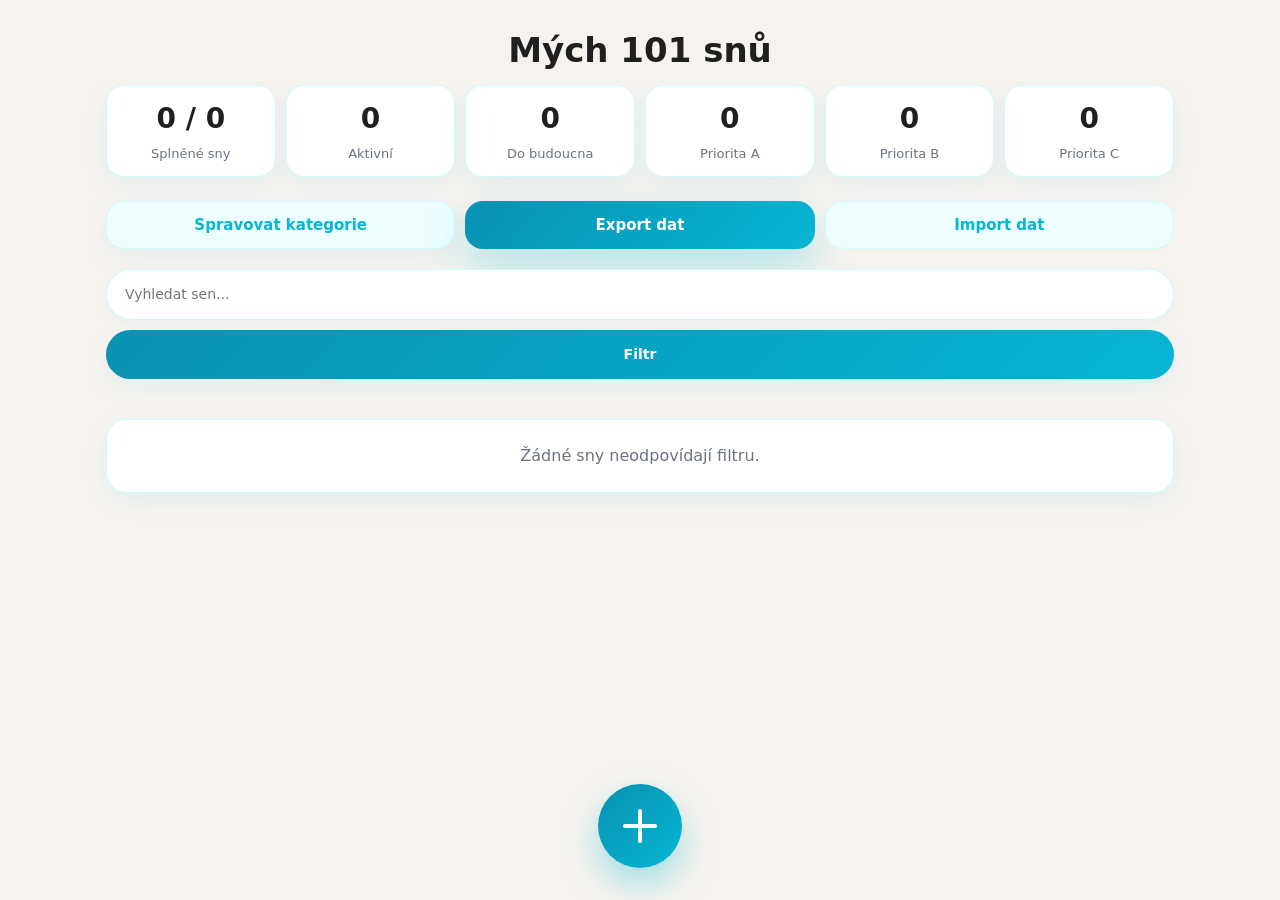
==== index.html @ f31ece4c "finished alerts + added pinterest link" ====
<!doctype html>
<html lang="cs">
  <head>
    <meta charset="UTF-8" />
    <meta name="viewport" content="width=device-width, initial-scale=1.0" />
    <meta name="theme-color" content="#06b6d4" />

    <link rel="icon" href="icons/icon-192.png" />
    <link rel="manifest" href="manifest.json" />
    <link rel="stylesheet" href="css/style.css" />

    <title>My 101 dreams</title>
  </head>

  <body>
    <main class="home-page">
      <!-- Header -->
      <header class="home-sticky-top">
        <h1>Mých 101 snů</h1>
      </header>

      <!-- Stats -->
      <section class="home-stats" aria-label="Statistiky snů">
        <div
          class="stat-card"
          data-filter-type="status"
          data-filter-value="dream_completed"
        >
          <span id="globalDreamProgress">0 / 0</span>
          <p>Splněné sny</p>
        </div>

        <div
          class="stat-card"
          data-filter-type="status"
          data-filter-value="dream_active"
        >
          <span id="activeDreams">0</span>
          <p>Aktivní</p>
        </div>

        <div
          class="stat-card"
          data-filter-type="status"
          data-filter-value="dream_to_be_completed"
        >
          <span id="futureDreams">0</span>
          <p>Do budoucna</p>
        </div>

        <div
          class="stat-card"
          data-filter-type="priority"
          data-filter-value="A"
        >
          <span id="priorityACount">0</span>
          <p>Priorita A</p>
        </div>

        <div
          class="stat-card"
          data-filter-type="priority"
          data-filter-value="B"
        >
          <span id="priorityBCount">0</span>
          <p>Priorita B</p>
        </div>

        <div
          class="stat-card"
          data-filter-type="priority"
          data-filter-value="C"
        >
          <span id="priorityCCount">0</span>
          <p>Priorita C</p>
        </div>
      </section>

      <button
        type="button"
        id="installAppButton"
        class="home-action-button button-primary hidden"
      >
        Nainstalovat aplikaci
      </button>

      <!-- App actions -->
      <section class="home-actions" aria-label="Akce aplikace">
        <a
          href="pages/categories.html"
          class="home-action-button button-secondary"
        >
          Spravovat kategorie
        </a>

        <button
          type="button"
          id="exportDataButton"
          class="home-action-button button-primary"
        >
          Export dat
        </button>

        <label for="importDataInput" class="home-action-button button-soft">
          Import dat
        </label>

        <input type="file" id="importDataInput" accept=".json" hidden />

        <button
          type="button"
          id="restoreBackupButton"
          class="home-action-button button-soft hidden"
        >
          Obnovit poslední zálohu
        </button>
      </section>

      <!-- Search and filters -->
      <div class="home-sticky-content">
        <section class="search-filter-section" aria-label="Vyhledávání a filtr">
          <input
            type="text"
            id="dreamSearchInput"
            class="dream-search-input"
            placeholder="Vyhledat sen..."
          />

          <button
            type="button"
            id="toggleFiltersButton"
            class="filter-icon-button button-primary"
          >
            Filtr
          </button>
        </section>

        <section id="filtersPanel" class="filters-panel hidden">
          <div class="filters-row">
            <div class="filters-inline-group">
              <p class="filter-group-title">Priority</p>

              <div class="priority-filter-list">
                <label class="checkbox-filter">
                  <input
                    type="checkbox"
                    class="priority-filter-checkbox"
                    value="A"
                  />
                  A
                </label>

                <label class="checkbox-filter">
                  <input
                    type="checkbox"
                    class="priority-filter-checkbox"
                    value="B"
                  />
                  B
                </label>

                <label class="checkbox-filter">
                  <input
                    type="checkbox"
                    class="priority-filter-checkbox"
                    value="C"
                  />
                  C
                </label>
              </div>
            </div>

            <div class="filters-inline-group">
              <p class="filter-group-title">Stavy</p>

              <div class="status-filter-list">
                <label class="checkbox-filter">
                  <input
                    type="checkbox"
                    class="status-filter-checkbox"
                    value="dream_active"
                  />
                  Aktivní
                </label>

                <label class="checkbox-filter">
                  <input
                    type="checkbox"
                    class="status-filter-checkbox"
                    value="dream_to_be_completed"
                  />
                  Do budoucna
                </label>

                <label class="checkbox-filter">
                  <input
                    type="checkbox"
                    class="status-filter-checkbox"
                    value="dream_completed"
                  />
                  Splněné
                </label>

                <label class="checkbox-filter">
                  <input
                    type="checkbox"
                    class="status-filter-checkbox"
                    value="dream_not_attractive_anymore"
                  />
                  Už mě neláká
                </label>
              </div>
            </div>
          </div>

          <p class="filter-group-title">Kategorie</p>

          <div id="categoryFilterList" class="category-filter-list"></div>

          <div class="filters-bottom-row">
            <label class="checkbox-filter">
              <input type="checkbox" id="showInactiveDreams" />
              Zobrazit i sny, které mě už nelákají
            </label>

            <button type="button" id="clearFiltersButton" class="button-soft">
              Vyčistit filtry
            </button>
          </div>
        </section>
      </div>

      <!-- Dreams list -->
      <section class="dreams-section" aria-label="Seznam snů">
        <div id="dreamList" class="dream-list"></div>
      </section>

      <!-- Floating action -->
      <a
        href="pages/add-dream.html"
        class="floating-add-button"
        aria-label="Přidat nový sen"
      ></a>

      <!-- PWA update UI -->
      <div id="updateBanner" class="update-banner hidden">
        <p>Je dostupná nová verze aplikace.</p>

        <button type="button" id="updateAppButton" class="button-primary">
          Aktualizovat
        </button>
      </div>
    </main>

    <!-- Shared utilities -->
    <script src="js/shared/storage.js"></script>
    <script src="js/shared/dates.js"></script>
    <script src="js/shared/text.js"></script>
    <script src="js/shared/backup.js"></script>

    <!-- Categories -->
    <script src="js/shared/categories/category-data.js"></script>
    <script src="js/shared/categories/category-storage.js"></script>
    <script src="js/shared/categories/category-ui.js"></script>

    <!-- Dream core -->
    <script src="js/dreams/core/dream-status.js"></script>
    <script src="js/dreams/core/dream-priority.js"></script>
    <script src="js/dreams/core/dream-progress.js"></script>
    <script src="js/dreams/core/dream-stats.js"></script>

    <!-- Filters -->
    <script src="js/dreams/filters/filter-sort.js"></script>
    <script src="js/dreams/filters/filter-logic.js"></script>
    <script src="js/dreams/filters/filter-ui.js"></script>
    <script src="js/dreams/filters/filter-setup.js"></script>

    <!-- Components -->
    <script src="js/components/dream-card.js"></script>
    <script src="js/components/empty-state.js"></script>
    <script src="js/components/stat-card.js"></script>
    <script src="js/components/toast.js"></script>
    <script src="js/components/confirm-modal.js"></script>

    <!-- Home page -->
    <script src="js/dreams/home/index-stats.js"></script>
    <script src="js/dreams/home/index-render.js"></script>
    <script src="js/dreams/home/index-stat-filters.js"></script>
    <script src="js/dreams/home/index.js"></script>

    <!-- PWA -->
    <script src="js/pwa/pwa-install.js"></script>
    <script src="js/pwa/pwa-update.js"></script>
  </body>
</html>
---- css/style.css ----
@import url("./base/variables.css");
@import url("./base/base.css");

@import url("./layout/layout.css");

@import url("./components/buttons.css");
@import url("./components/cards.css");
@import url("./components/forms.css");
@import url("./components/badges.css");
@import url("./components/filters.css");
@import url("./components/progress.css");
@import url("./components/stats.css");
@import url("./components/toast.css");
@import url("./components/confirm-modal.css");

@import url("./pages/home.css");
@import url("./pages/detail.css");
@import url("./pages/add-dream.css");
@import url("./pages/categories.css");
@import url("./pages/offline.css");
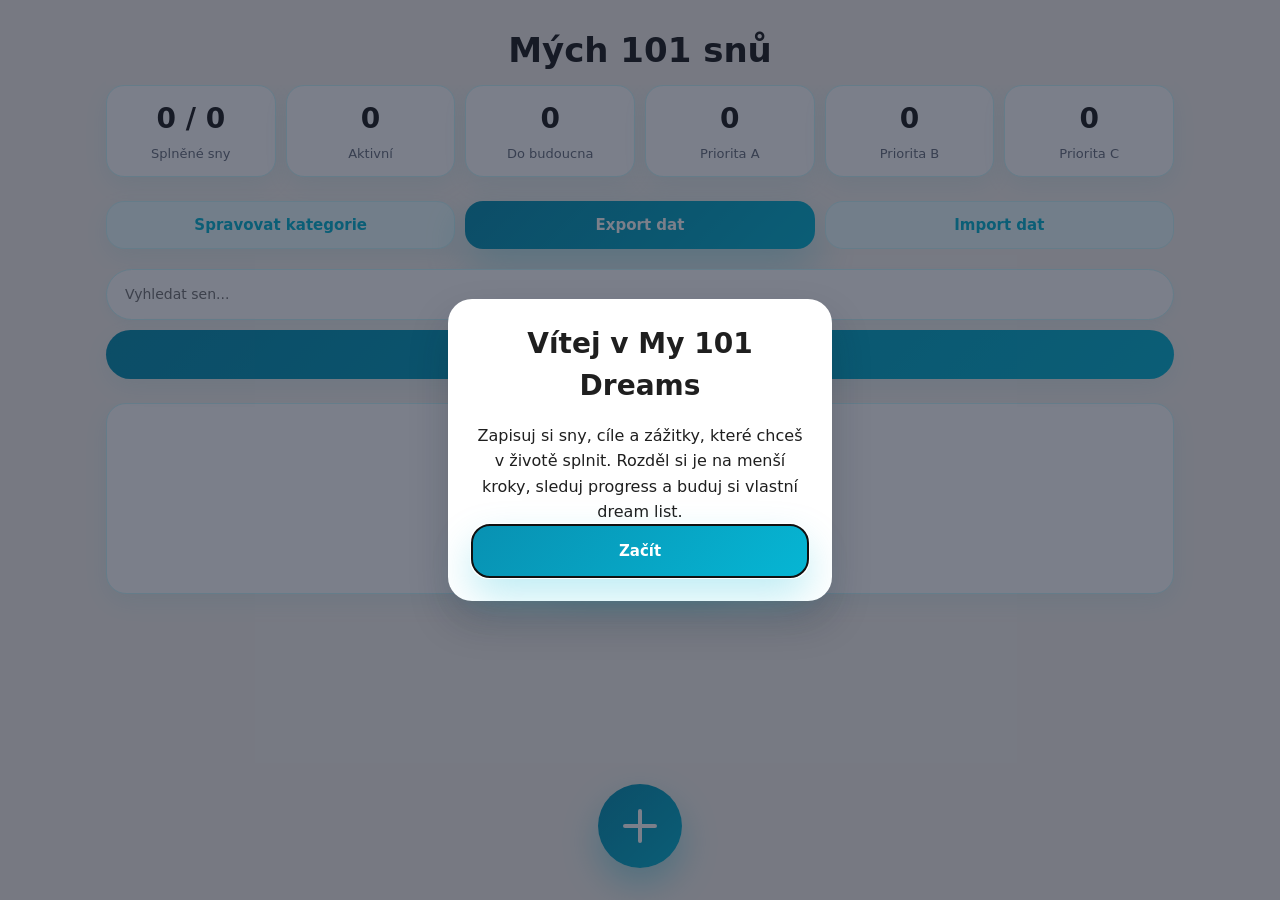
==== commit 591c8b3f: "onboarding" ====
--- a/index.html
+++ b/index.html
@@ -281,6 +281,7 @@
     <script src="js/components/stat-card.js"></script>
     <script src="js/components/toast.js"></script>
     <script src="js/components/confirm-modal.js"></script>
+    <script src="js/components/onboarding.js"></script>
 
     <!-- Home page -->
     <script src="js/dreams/home/index-stats.js"></script>
--- a/css/style.css
+++ b/css/style.css
@@ -12,6 +12,7 @@
 @import url("./components/stats.css");
 @import url("./components/toast.css");
 @import url("./components/confirm-modal.css");
+@import url("./components/empty-state.css");
 
 @import url("./pages/home.css");
 @import url("./pages/detail.css");
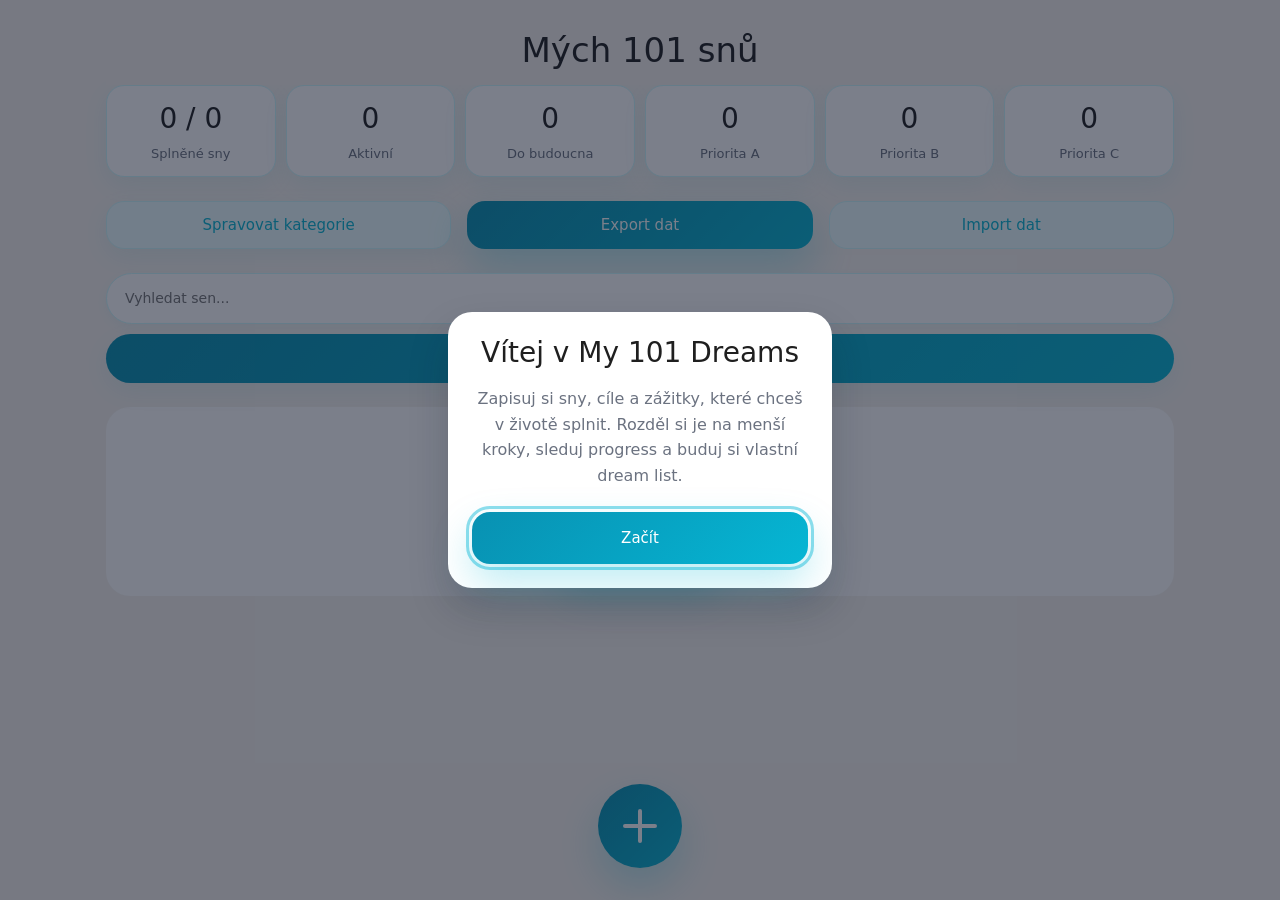
==== commit 9df03a17: "UX minor improvements + skeleton loading" ====
--- a/index.html
+++ b/index.html
@@ -277,6 +277,7 @@
 
     <!-- Components -->
     <script src="js/components/dream-card.js"></script>
+    <script src="js/components/skeleton.js"></script>
     <script src="js/components/empty-state.js"></script>
     <script src="js/components/stat-card.js"></script>
     <script src="js/components/toast.js"></script>
--- a/css/style.css
+++ b/css/style.css
@@ -1,21 +1,37 @@
-@import url("./base/variables.css");
-@import url("./base/base.css");
+@import "./base/base.css";
 
-@import url("./layout/layout.css");
+@import "./base/tokens/colors.css";
+@import "./base/tokens/system.css";
+@import "./base/tokens/components.css";
 
-@import url("./components/buttons.css");
-@import url("./components/cards.css");
-@import url("./components/forms.css");
-@import url("./components/badges.css");
-@import url("./components/filters.css");
-@import url("./components/progress.css");
-@import url("./components/stats.css");
-@import url("./components/toast.css");
-@import url("./components/confirm-modal.css");
-@import url("./components/empty-state.css");
+@import "./layout/layout.css";
 
-@import url("./pages/home.css");
-@import url("./pages/detail.css");
-@import url("./pages/add-dream.css");
-@import url("./pages/categories.css");
-@import url("./pages/offline.css");+@import "./components/buttons/buttons-base.css";
+@import "./components/buttons/buttons-utils.css";
+@import "./components/buttons/buttons-variants.css";
+@import "./components/buttons/buttons-links.css";
+@import "./components/buttons/buttons-special.css";
+@import "./components/buttons/floating-button.css";
+
+@import "./components/cards.css";
+@import "./components/forms.css";
+@import "./components/badges.css";
+@import "./components/filters.css";
+@import "./components/progress.css";
+@import "./components/stats.css";
+@import "./components/toast.css";
+@import "./components/confirm-modal.css";
+@import "./components/empty-state.css";
+@import "./components/animations.css";
+@import "./components/pinterest_preview.css";
+
+@import "./pages/home.css";
+@import "./pages/add-dream.css";
+@import "./pages/categories.css";
+@import "./pages/offline.css";
+
+@import "./pages/detail/detail-base.css";
+@import "./pages/detail/detail-view.css";
+@import "./pages/detail/detail-subgoals.css";
+@import "./pages/detail/detail-edit.css";
+@import "./pages/detail/detail-responsive.css";
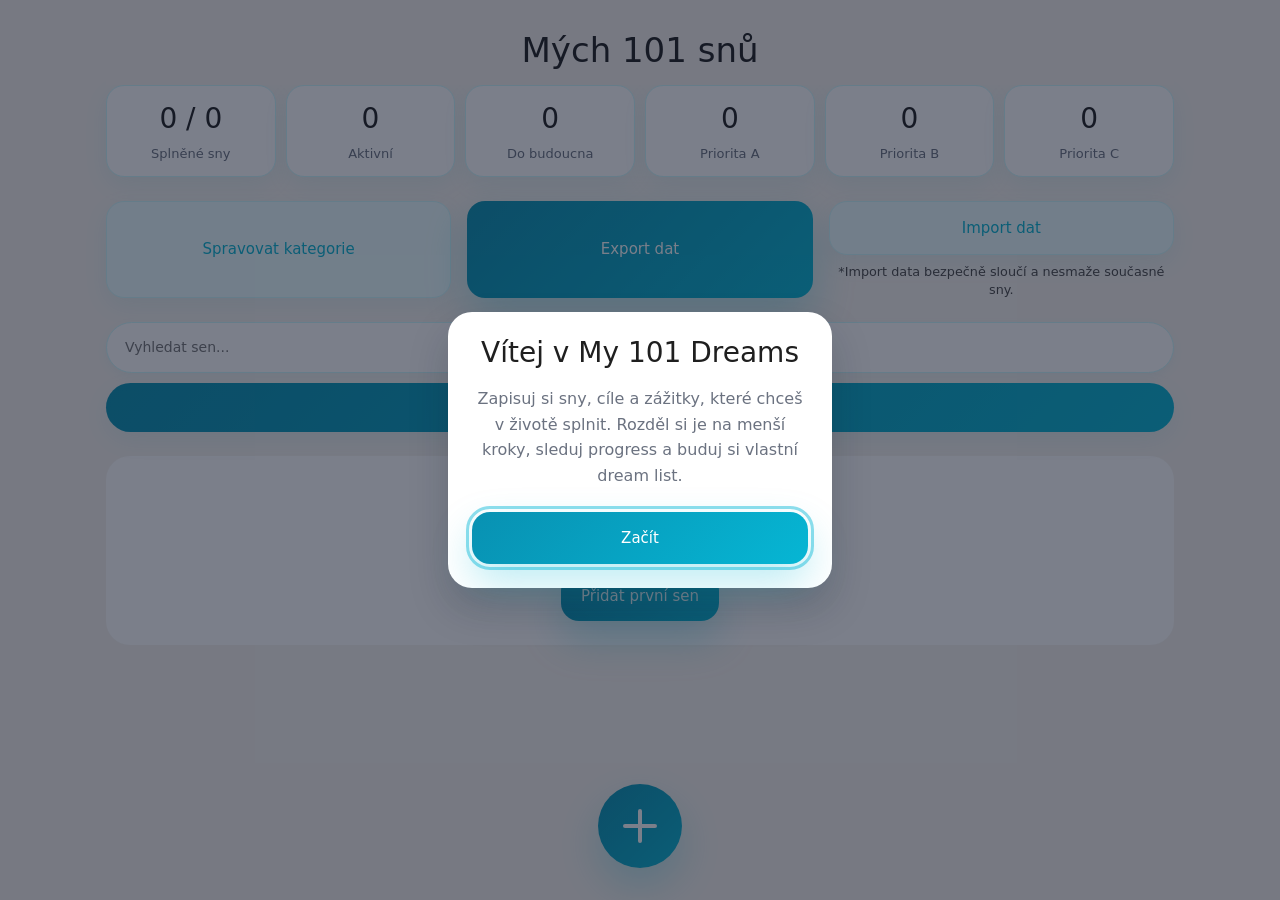
==== commit 168906b9: "recovery mechanism + import merge" ====
--- a/index.html
+++ b/index.html
@@ -101,9 +101,15 @@
           Export dat
         </button>
 
-        <label for="importDataInput" class="home-action-button button-soft">
-          Import dat
-        </label>
+        <div class="settings-action-with-helper">
+          <button type="button" class="button button-secondary">
+            Import dat
+          </button>
+
+          <p class="settings-helper-text">
+            *Import data bezpečně sloučí a nesmaže současné sny.
+          </p>
+        </div>
 
         <input type="file" id="importDataInput" accept=".json" hidden />
 
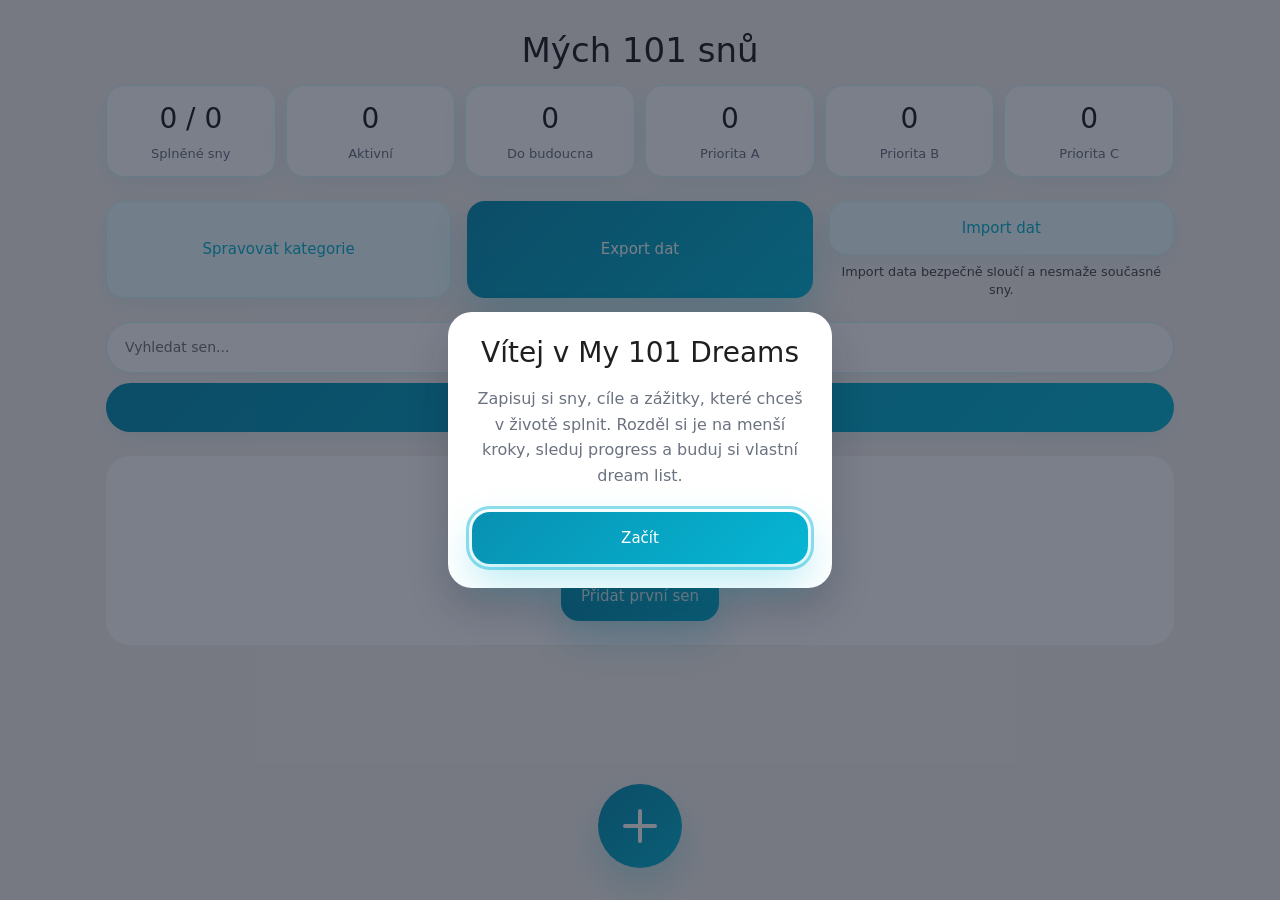
==== commit 03f94746: "import/export toasts" ====
--- a/index.html
+++ b/index.html
@@ -100,14 +100,25 @@
         >
           Export dat
         </button>
-
+      
         <div class="settings-action-with-helper">
-          <button type="button" class="button button-secondary">
+          <button
+            type="button"
+            id="importDataButton"
+            class="button button-secondary"
+          >
             Import dat
           </button>
 
+          <input
+            type="file"
+            id="importDataInput"
+            accept="application/json,.json"
+            hidden
+          />
+
           <p class="settings-helper-text">
-            *Import data bezpečně sloučí a nesmaže současné sny.
+            Import data bezpečně sloučí a nesmaže současné sny.
           </p>
         </div>
 
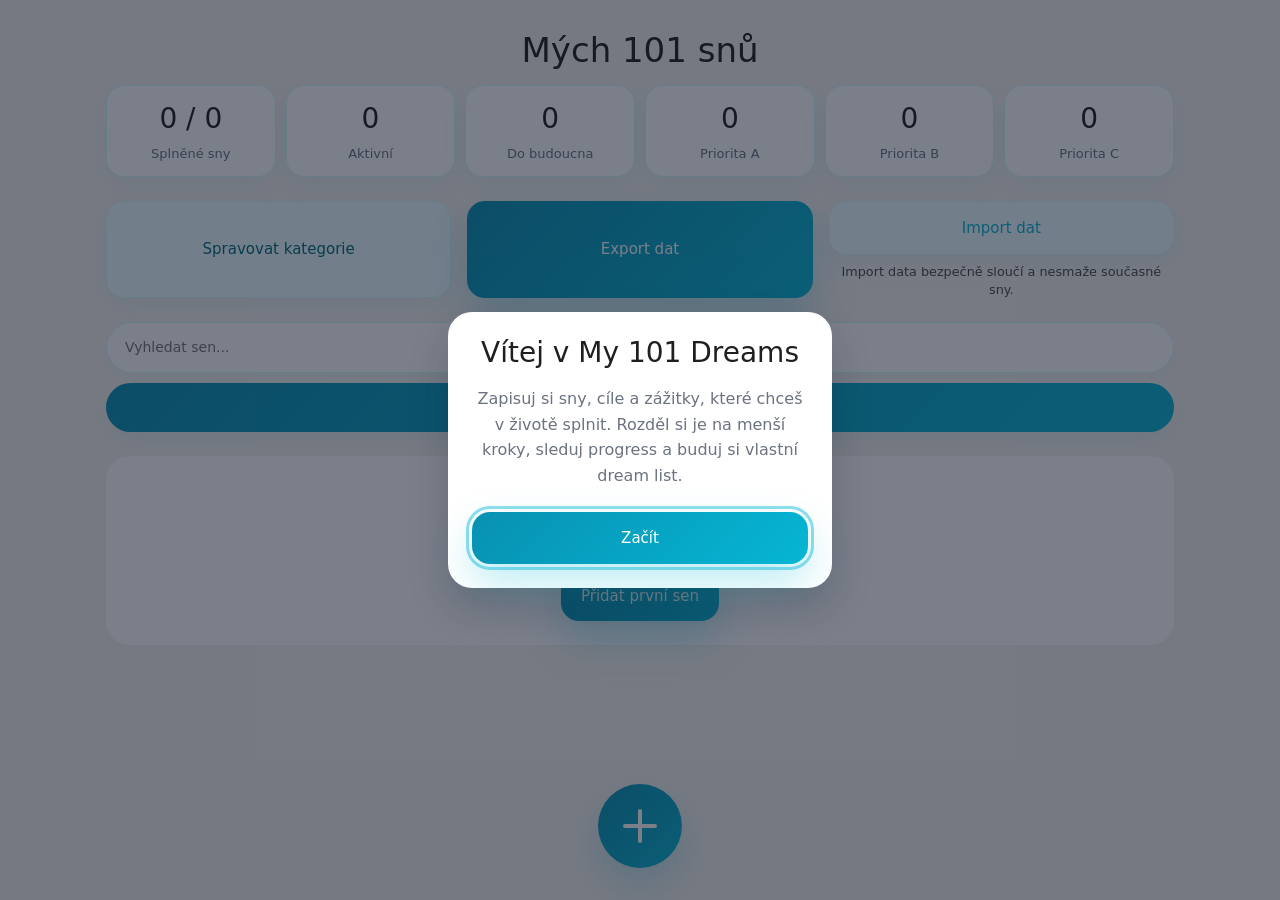
==== commit 4614c596: "lighthouse audit changes" ====
--- a/index.html
+++ b/index.html
@@ -4,6 +4,10 @@
     <meta charset="UTF-8" />
     <meta name="viewport" content="width=device-width, initial-scale=1.0" />
     <meta name="theme-color" content="#06b6d4" />
+    <meta
+      name="description"
+      content="My 101 Dreams je osobní dream list aplikace pro zapisování snů, cílů a kroků k jejich splnění."
+    />
 
     <link rel="icon" href="icons/icon-192.png" />
     <link rel="manifest" href="manifest.json" />
@@ -100,7 +104,7 @@
         >
           Export dat
         </button>
-      
+
         <div class="settings-action-with-helper">
           <button
             type="button"
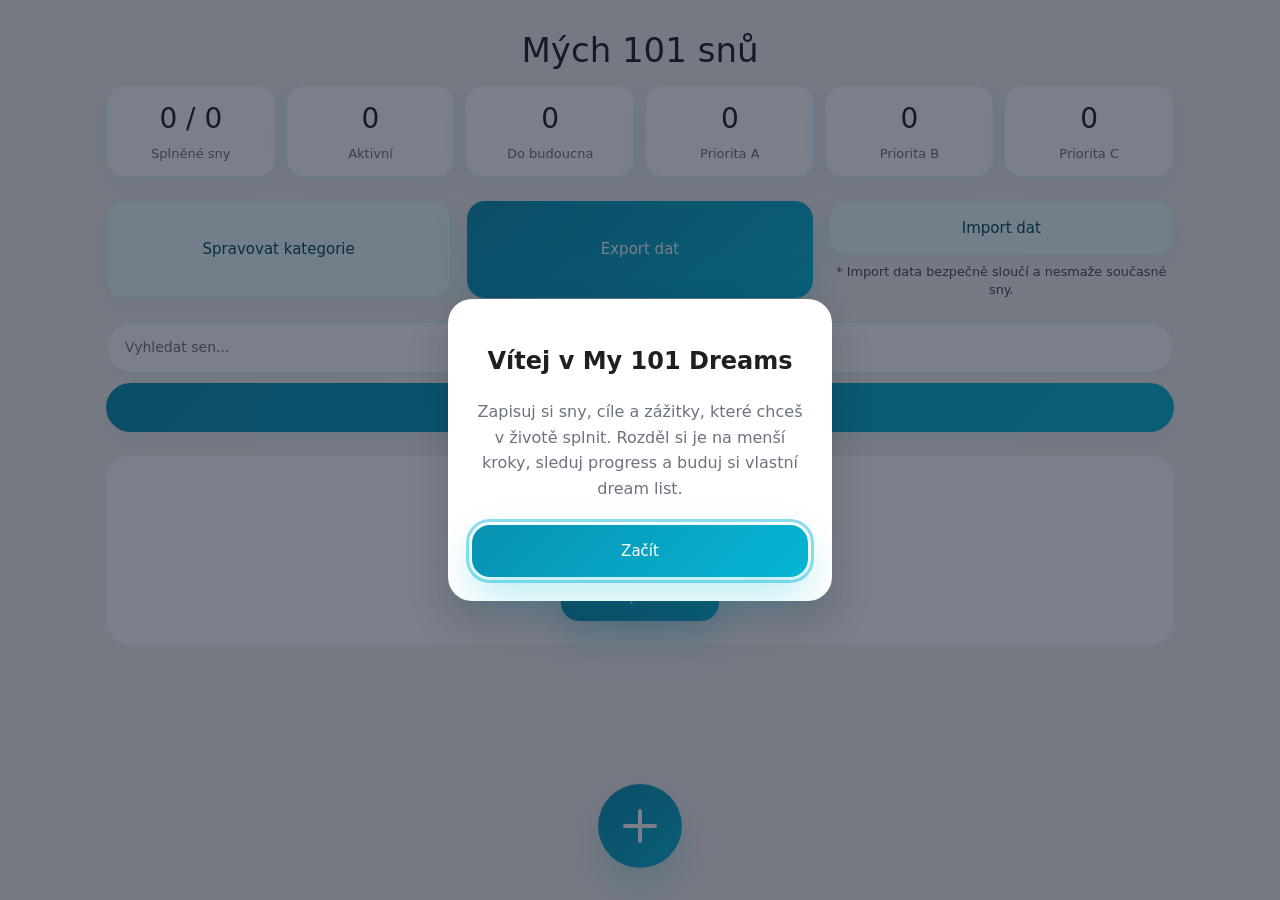
==== commit 608f90e6: "index.js restructure" ====
--- a/index.html
+++ b/index.html
@@ -122,7 +122,7 @@
           />
 
           <p class="settings-helper-text">
-            Import data bezpečně sloučí a nesmaže současné sny.
+            * Import data bezpečně sloučí a nesmaže současné sny.
           </p>
         </div>
 
@@ -309,6 +309,7 @@
     <script src="js/dreams/home/index-stats.js"></script>
     <script src="js/dreams/home/index-render.js"></script>
     <script src="js/dreams/home/index-stat-filters.js"></script>
+    <script src="js/dreams/home/index-layout.js"></script>
     <script src="js/dreams/home/index.js"></script>
 
     <!-- PWA -->
